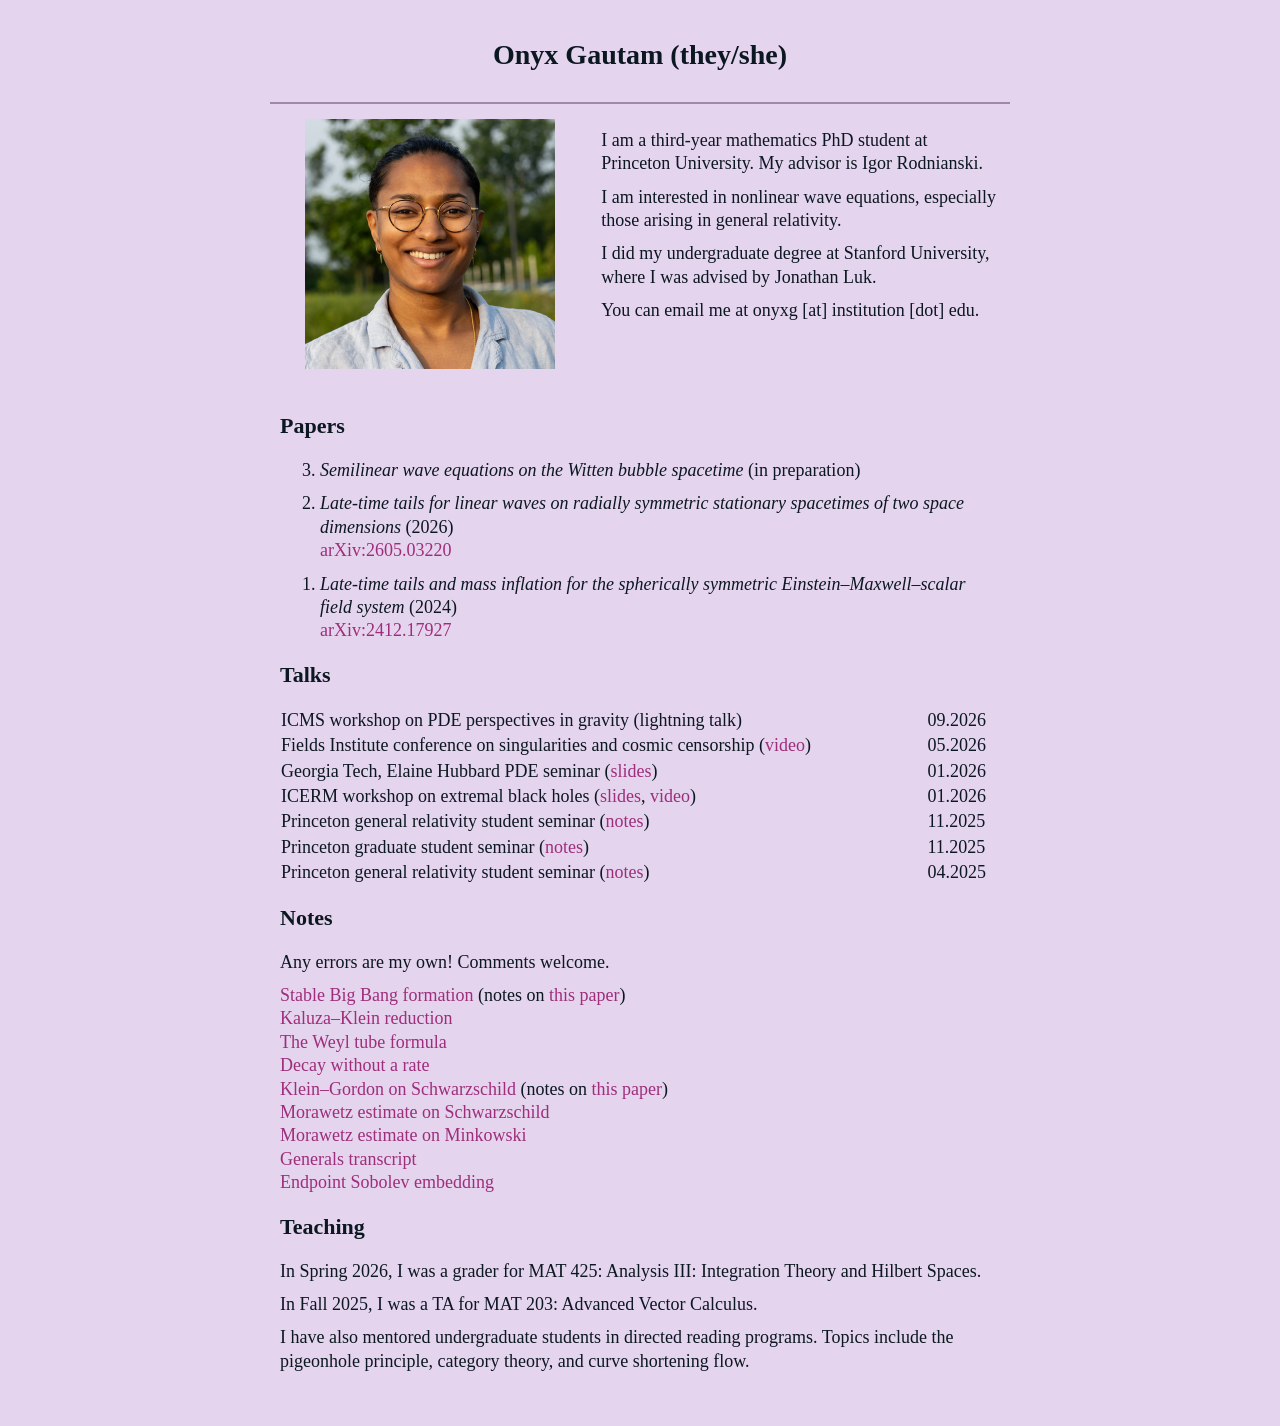
==== index.html @ 723441ad "Add picture credit" ====
<!DOCTYPE html>
<html lang="en">
  <head>
    <meta http-equiv="content-type" content="text/html; charset=UTF-8">
    <meta name="google-site-verification" content="pAwyFpxqDBXXq5O0XGnwWA8_437Lcw0zSbCmvbM7cJ8" />
    <title>Onyx Gautam's Homepage</title>

    <meta charset="utf-8">
    <meta name="viewport" content="width=device-width">
    <meta name="description" content="Personal webpage for mathematics.">
    <meta name="author" content="Onyx Gautam">
    <meta property="og:title" content="Onyx Gautam's Homepage">
    <meta property="og:description" content="Personal webpage for mathematics.">

    <link rel="stylesheet" type="text/css" href="main.css">
    <link rel="license" href="https://creativecommons.org/licenses/by-sa/4.0/">
  </head>
  <body>
    <div class="container">
      <div class="header"><h1>Onyx Gautam (they/she)</h1></div>
      <div class="profile">
        <span class="helper"></span>
        <a href="img/onyx.jpg" target="_blank">
          <img src="img/onyx-cropped.jpg" title="Credit: Igor Medvedev" width=250 class="profile-pic"/>
        </a>
      </div>
      <div class="profile-text">
        <p>I am a third-year mathematics PhD student at
          <a href="https://www.math.princeton.edu/" class="hidden-link">Princeton University</a>. My advisor is
          <a href="https://www.math.princeton.edu/people/igor-rodnianski" class="hidden-link">Igor Rodnianski</a>.
        </p>

        <p>I am interested in nonlinear wave equations, especially those arising
        in general relativity.</p>

        <p>I did my undergraduate degree
          at <a href="https://mathematics.stanford.edu/" class="hidden-link">Stanford University</a>, where I
          was advised by <a href="https://web.stanford.edu/~jluk/" class="hidden-link">Jonathan Luk</a>.
        </p>

        <p>You can email me at onyxg [at] institution [dot] edu.</p>
      </div>
      <div class="main">
        <h2>Papers</h2>
        <ol reversed>
          <li>
            <p><i>Semilinear wave equations on the Witten bubble spacetime</i> (in preparation)
            </p>
          </li>
          <li>
            <p><i>Late-time tails for linear waves on radially symmetric stationary
                spacetimes of two space dimensions</i> (2026)
              <br><a href="https://arxiv.org/abs/2605.03220">arXiv:2605.03220</a></br>
              </p>
          </li>
          <li>
            <p><i>Late-time tails and mass inflation for the spherically
                symmetric Einstein&ndash;Maxwell&ndash;scalar field system</i> (2024)
              <br><a href="https://arxiv.org/abs/2412.17927">arXiv:2412.17927</a></br>

            </p>
          </li>
        </ol>

        <h2>Talks</h2>
        <table style="width: 100%; border-collapse: collapse;">
          <tr>
            <td>
              <a href="https://icms.ac.uk/activities/workshop/pde-perspectives-in-gravitational-theory/" class="hidden-link">
                ICMS workshop on PDE perspectives in gravity
              </a>
              (lightning talk)
            </td>
            <td>09.2026</td>
          </tr>
          <tr>
            <td>
              <a href="http://www.fields.utoronto.ca/activities/25-26/shocks-singularities" class="hidden-link">
                Fields Institute conference on singularities and cosmic censorship
              </a>
              (<a href="https://www.youtube.com/watch?v=o-anzEKB1w4">video</a>)
            </td>
            <td>05.2026</td>
          </tr>
          <tr>
            <td>
              <a href="https://math.gatech.edu/seminars-colloquia/series/pde-seminar/onyx-gautam-20260120" class="hidden-link">
                Georgia Tech, Elaine Hubbard PDE seminar
              </a>
              (<a href="docs/gatech-mass-inflation.pdf">slides</a>)
            </td>
            <td>01.2026</td>
          </tr>
          <tr>
            <td><a href="https://icerm.brown.edu/program/topical_workshop/tw-26-ebh" class="hidden-link">
                ICERM workshop on extremal black holes
              </a>
              (<a href="docs/icerm-mass-inflation.pdf">slides</a>, <a href="https://icerm.brown.edu/video_archive/4474">video</a>)
            </td>
            <td>01.2026</td>
          </tr>
          <tr>
            <td>
              Princeton general relativity student seminar
              (<a href="docs/stable-big-bang.pdf">notes</a>)
            </td>
            <td>11.2025</td>
          </tr>
          <tr>
          <tr>
            <td>
              Princeton graduate student seminar
              (<a href="docs/weyl-tube-formula.pdf">notes</a>)
            </td>
            <td>11.2025</td>
          </tr>
          <tr>
            <td>
              Princeton general relativity student seminar
              (<a href="docs/klein-gordon-schwarzschild.pdf">notes</a>)
            </td>
            <td>04.2025</td>
          </tr>
        </table>

        <h2>Notes</h2>
        <p>Any errors are my own! Comments welcome.</p>
        <p>
          <a href="docs/stable-big-bang.pdf">Stable Big Bang formation</a> (notes
          on <a href="https://arxiv.org/abs/2012.05888">this paper</a>)
          <br>
          <a href="docs/kaluza-klein-reduction.pdf">Kaluza&ndash;Klein reduction</a>
          <br>
          <a href="docs/weyl-tube-formula.pdf">The Weyl tube formula</a>
          <br>
          <a href="docs/decay-without-a-rate.pdf">Decay without a rate</a>
          <br>
          <a href="docs/klein-gordon-schwarzschild.pdf">Klein&ndash;Gordon on
          Schwarzschild</a> (notes
          on <a href="https://arxiv.org/abs/2401.00048">this paper</a>)
          <br>
          <a href="docs/morawetz-schwarzschild.pdf">Morawetz estimate on Schwarzschild</a>
          <br>
          <a href="docs/morawetz-minkowski.pdf">Morawetz estimate on
            Minkowski</a>
          <br>
          <a href="docs/generals-transcript.pdf">Generals transcript</a>
          <br>
          <a href="docs/endpoint-sobolev.pdf">Endpoint Sobolev embedding</a>
        </p>

        <h2>Teaching</h2>
        <p>
          In Spring 2026, I was a grader for
          <a href="https://registrar.princeton.edu/course-offerings/course-details?term=1264&courseid=008172"
             class="hidden-link">MAT 425: Analysis III: Integration Theory and Hilbert Spaces</a>.
        </p>
        <p>
          In Fall 2025, I was a TA for
          <a href="https://registrar.princeton.edu/course-offerings/course-details?term=1262&courseid=004151"
             class="hidden-link">MAT 203: Advanced Vector Calculus</a>.
        </p>
        <p>
          I have also mentored undergraduate students in directed reading programs.
          Topics include the pigeonhole principle, category
          theory, and curve shortening flow.
        </p>
      </div>
    </div>
  </body>
</html>
---- main.css ----
﻿article,
aside,
details,
figcaption,
figure,
footer,
header,
hgroup,
menu,
nav,
section {
	display: block
}

*,
*:before,
*:after {
	-moz-box-sizing: border-box;
	-webkit-box-sizing: border-box;
	box-sizing: border-box
}

html {
	font-size: 100%;
	font-family: "Palatino"
}

body {
	line-height: 1.3;
  font-size: 18px;
	background: #E5D4ED;
	color: #0C1821
}

.container {
	margin: 0 auto;
	max-width: 760px;
	padding: 0 10px 25px;
	width: 100%;
	display: grid;
	grid-template-areas: "header header"
                       "profile profile-text"
                       "main main";
  grid-template-columns: auto auto;
	/* grid-template-rows: 60px auto auto; */
 	gap: 5px;
}

.helper {
    display: inline-block;
    height: 100%;
    vertical-align: middle;
}

img.profile-pic {
    max-width: 90%;
    vertical-align: middle;
}

@media screen and (max-width: 768px) {
	.container {
		grid-template-columns: auto;
		grid-template-rows: minmax(40px, auto) minmax(30px, auto) auto auto;
		grid-template-areas: "header" "profile" "profile-text" "main"
	}

  .helper {}
}

.container > div {
    padding: 10px
}

.container > div.header {
    grid-area: header;
    text-align: center;
    border-bottom: 2px solid #a087ad
}

.container > div.profile {
    grid-area: profile;
    text-align: center;
}

.container > div.profile-text {
    grid-area: profile-text;
}

.container > div.main {
    grid-area: main;
}

p {
	margin: 10px 0
}

a {
	color: #9e2e7c;
	text-decoration: none;
	cursor: pointer
}

a.hidden-link {
	color: inherit
}

a:hover {
	color: #9e2e7c
}

h1 {
	font-size: 28px
}

h2 {
	font-size: 22px
}

h3 {
	font-size: 20px
}

h4 {
	font-size: 18px;
}

.table td {
    text-align: right;
}

.table td:first-child {
    text-align: left;
}
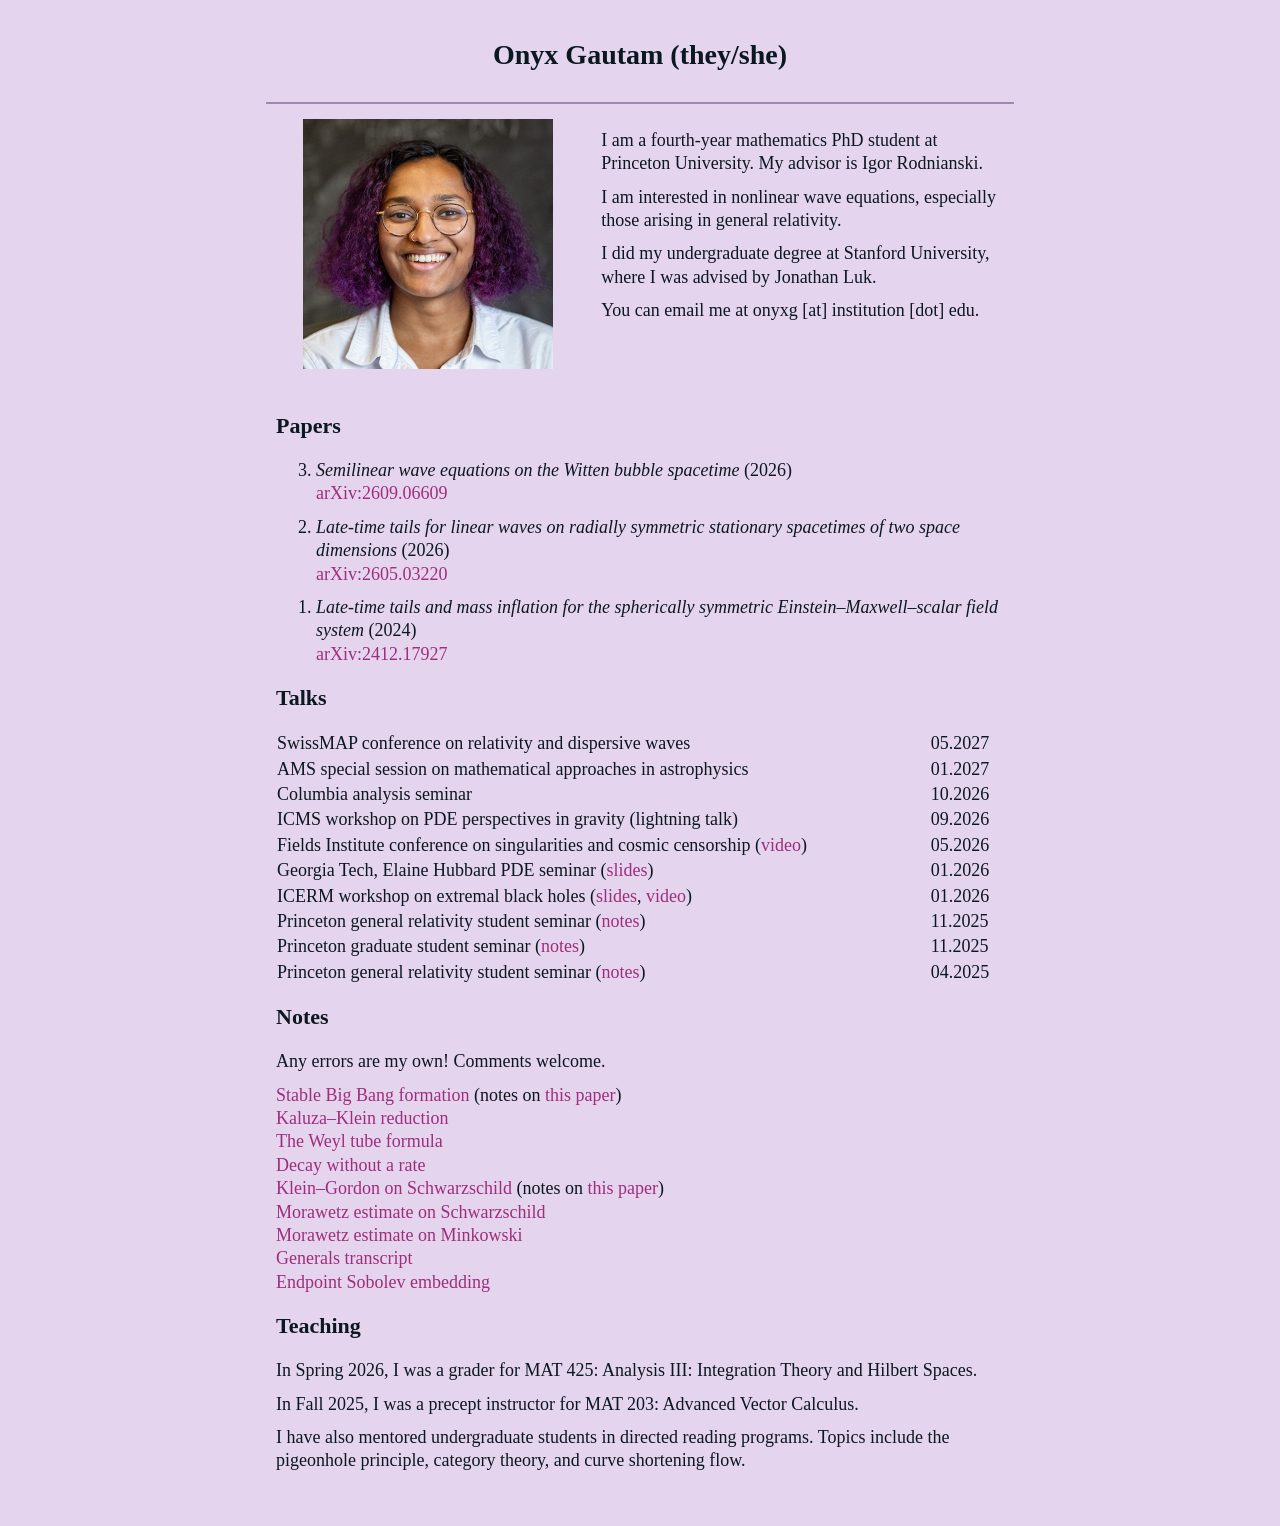
==== commit caab6881: "Add bubble paper" ====
--- a/index.html
+++ b/index.html
@@ -25,7 +25,7 @@
         </a>
       </div>
       <div class="profile-text">
-        <p>I am a third-year mathematics PhD student at
+        <p>I am a fourth-year mathematics PhD student at
           <a href="https://www.math.princeton.edu/" class="hidden-link">Princeton University</a>. My advisor is
           <a href="https://www.math.princeton.edu/people/igor-rodnianski" class="hidden-link">Igor Rodnianski</a>.
         </p>
@@ -44,26 +44,50 @@
         <h2>Papers</h2>
         <ol reversed>
           <li>
-            <p><i>Semilinear wave equations on the Witten bubble spacetime</i> (in preparation)
+            <p><i>Semilinear wave equations on the Witten bubble spacetime</i>
+              (2026)<!--
+              --><br><a href="http://arxiv.org/abs/2609.06609">arXiv:2609.06609</a></br>
             </p>
           </li>
           <li>
             <p><i>Late-time tails for linear waves on radially symmetric stationary
-                spacetimes of two space dimensions</i> (2026)
-              <br><a href="https://arxiv.org/abs/2605.03220">arXiv:2605.03220</a></br>
+                spacetimes of two space dimensions</i> (2026)<!--
+              --><br><a href="https://arxiv.org/abs/2605.03220">arXiv:2605.03220</a></br>
               </p>
           </li>
           <li>
             <p><i>Late-time tails and mass inflation for the spherically
-                symmetric Einstein&ndash;Maxwell&ndash;scalar field system</i> (2024)
-              <br><a href="https://arxiv.org/abs/2412.17927">arXiv:2412.17927</a></br>
-
+                symmetric Einstein&ndash;Maxwell&ndash;scalar field system</i> (2024)<!--
+              --><br><a href="https://arxiv.org/abs/2412.17927">arXiv:2412.17927</a></br>
             </p>
           </li>
         </ol>
 
         <h2>Talks</h2>
         <table style="width: 100%; border-collapse: collapse;">
+          <tr>
+            <td>
+              <a href="https://swissmaprs.ch/events/singularities-solitons-and-stability-in-general-relativity-and-dispersive-wave-equations/"
+                 class="hidden-link">
+                SwissMAP conference on relativity and dispersive waves
+                </a>
+            </td>
+            <td>05.2027</td>
+          </tr>
+          <tr>
+            <td>
+              AMS special session on mathematical approaches in astrophysics
+            </td>
+            <td>01.2027</td>
+          </tr>
+          <tr>
+            <td>
+              <a href="https://www.math.columbia.edu/~egiorgi/seminar-ga.html" class="hidden-link">
+                Columbia analysis seminar
+              </a>
+            </td>
+            <td>10.2026</td>
+          </tr>
           <tr>
             <td>
               <a href="https://icms.ac.uk/activities/workshop/pde-perspectives-in-gravitational-theory/" class="hidden-link">
@@ -156,7 +180,7 @@
              class="hidden-link">MAT 425: Analysis III: Integration Theory and Hilbert Spaces</a>.
         </p>
         <p>
-          In Fall 2025, I was a TA for
+          In Fall 2025, I was a precept instructor for
           <a href="https://registrar.princeton.edu/course-offerings/course-details?term=1262&courseid=004151"
              class="hidden-link">MAT 203: Advanced Vector Calculus</a>.
         </p>
--- a/main.css
+++ b/main.css
@@ -34,7 +34,7 @@
 
 .container {
 	margin: 0 auto;
-	max-width: 760px;
+	max-width: 768px;
 	padding: 0 10px 25px;
 	width: 100%;
 	display: grid;
@@ -63,8 +63,6 @@
 		grid-template-rows: minmax(40px, auto) minmax(30px, auto) auto auto;
 		grid-template-areas: "header" "profile" "profile-text" "main"
 	}
-
-  .helper {}
 }
 
 .container > div {
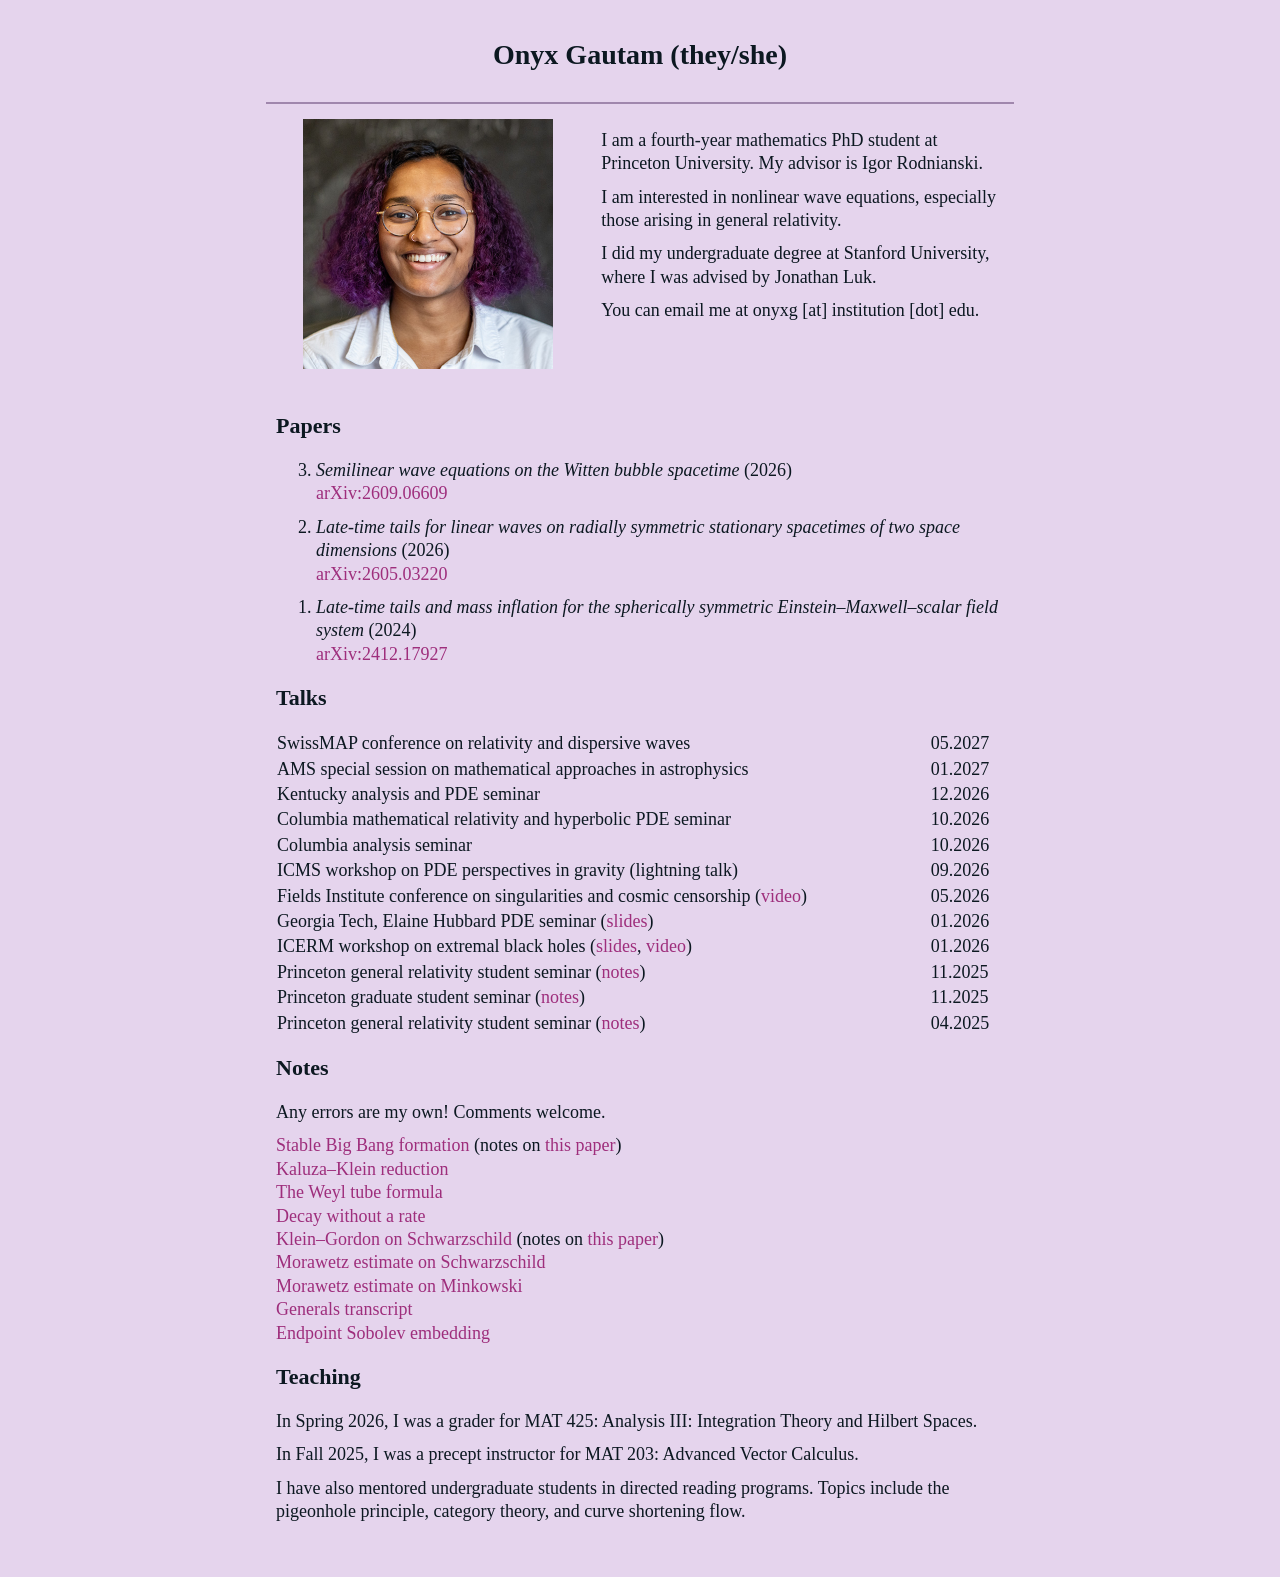
==== commit e00950ca: "Add Kentucky talk" ====
--- a/index.html
+++ b/index.html
@@ -70,15 +70,33 @@
               <a href="https://swissmaprs.ch/events/singularities-solitons-and-stability-in-general-relativity-and-dispersive-wave-equations/"
                  class="hidden-link">
                 SwissMAP conference on relativity and dispersive waves
-                </a>
+              </a>
             </td>
             <td>05.2027</td>
           </tr>
           <tr>
             <td>
-              AMS special session on mathematical approaches in astrophysics
+              <a href="https://meetings.ams.org/math/jmm2027/meetingapp.cgi/Session/18148" class="hidden-link">
+                AMS special session on mathematical approaches in astrophysics
+              </a>
             </td>
             <td>01.2027</td>
+          </tr>
+          <tr>
+            <td>
+              <a href="https://ms.uky.edu/~pdhisl2/PDE_seminar_F2026.html" class="hidden-link">
+                Kentucky analysis and PDE seminar
+              </a>
+            </td>
+            <td>12.2026</td>
+          </tr>
+          <tr>
+            <td>
+              <a href="https://www.math.columbia.edu/~egiorgi/seminar.html" class="hidden-link">
+                Columbia mathematical relativity and hyperbolic PDE seminar
+              </a>
+            </td>
+            <td>10.2026</td>
           </tr>
           <tr>
             <td>
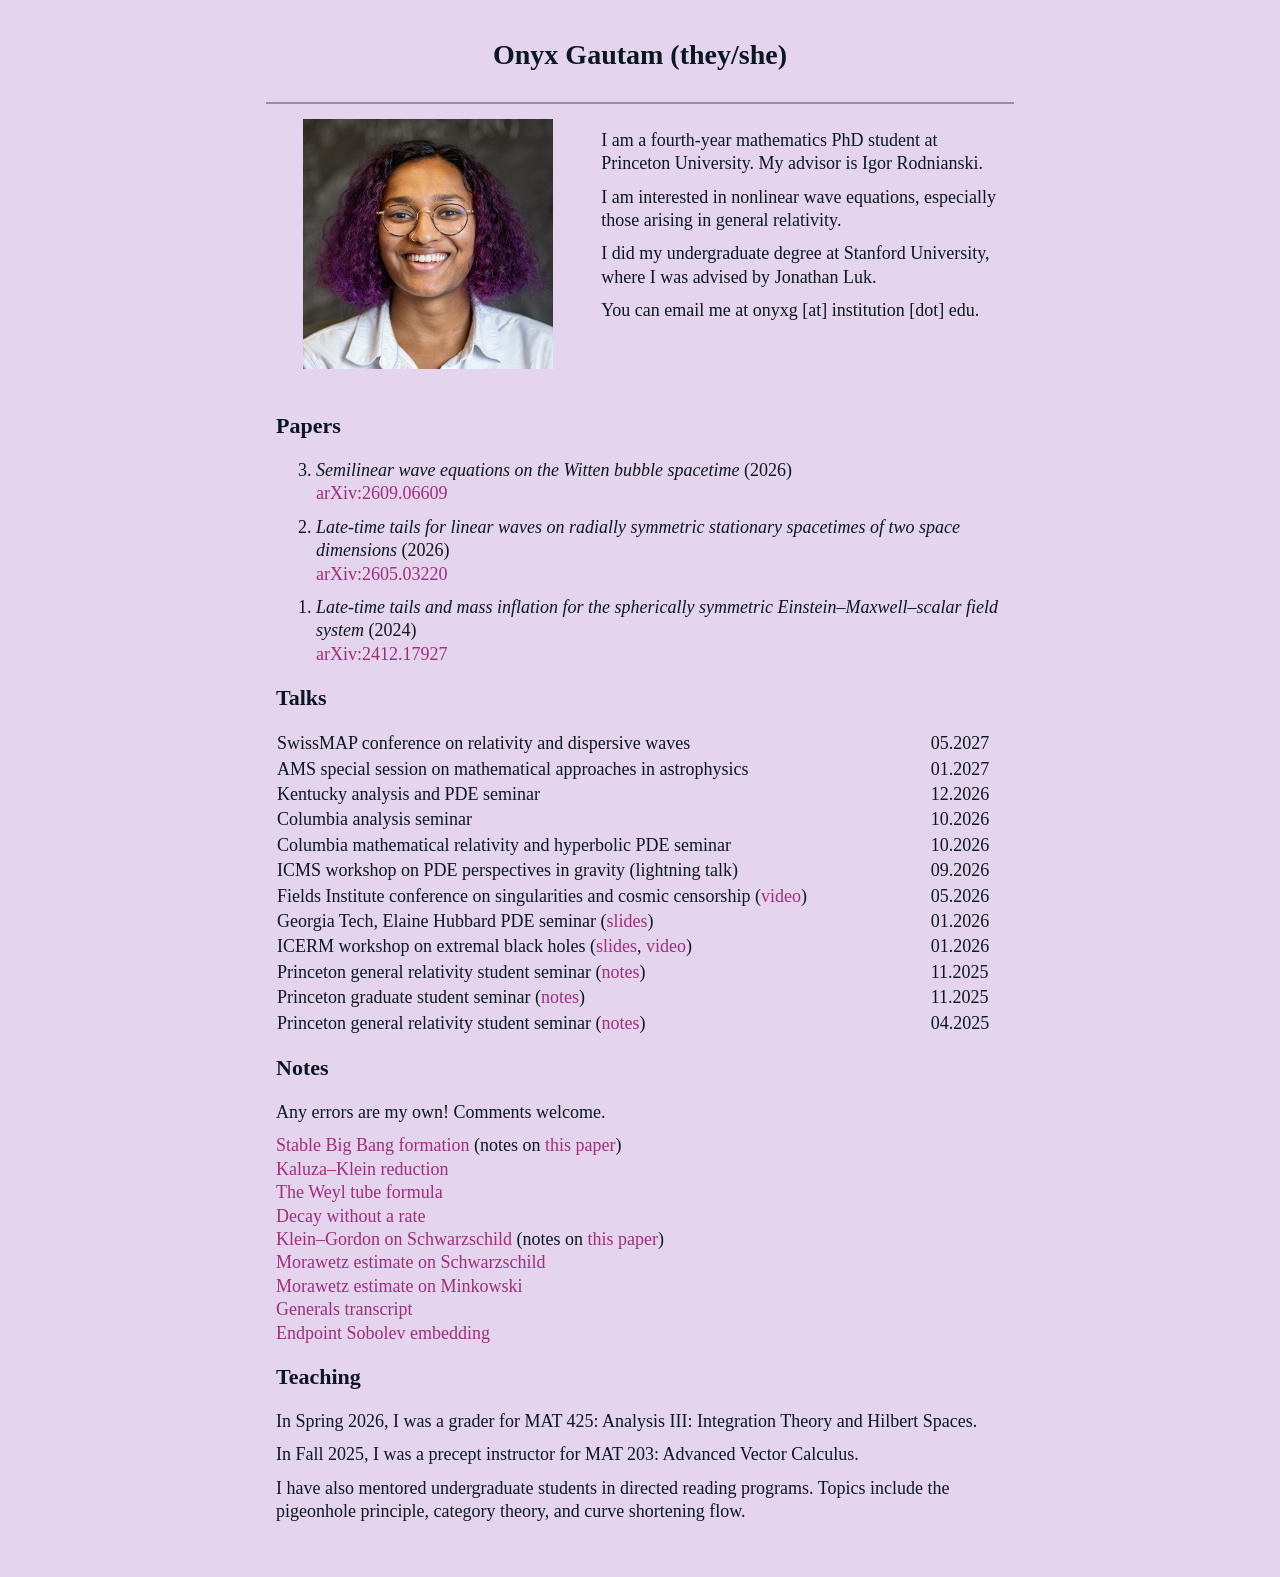
==== commit f0d9fdcc: "change order of talks" ====
--- a/index.html
+++ b/index.html
@@ -90,6 +90,13 @@
             </td>
             <td>12.2026</td>
           </tr>
+            <td>
+              <a href="https://www.math.columbia.edu/~egiorgi/seminar-ga.html" class="hidden-link">
+                Columbia analysis seminar
+              </a>
+            </td>
+            <td>10.2026</td>
+          </tr>
           <tr>
             <td>
               <a href="https://www.math.columbia.edu/~egiorgi/seminar.html" class="hidden-link">
@@ -99,13 +106,6 @@
             <td>10.2026</td>
           </tr>
           <tr>
-            <td>
-              <a href="https://www.math.columbia.edu/~egiorgi/seminar-ga.html" class="hidden-link">
-                Columbia analysis seminar
-              </a>
-            </td>
-            <td>10.2026</td>
-          </tr>
           <tr>
             <td>
               <a href="https://icms.ac.uk/activities/workshop/pde-perspectives-in-gravitational-theory/" class="hidden-link">
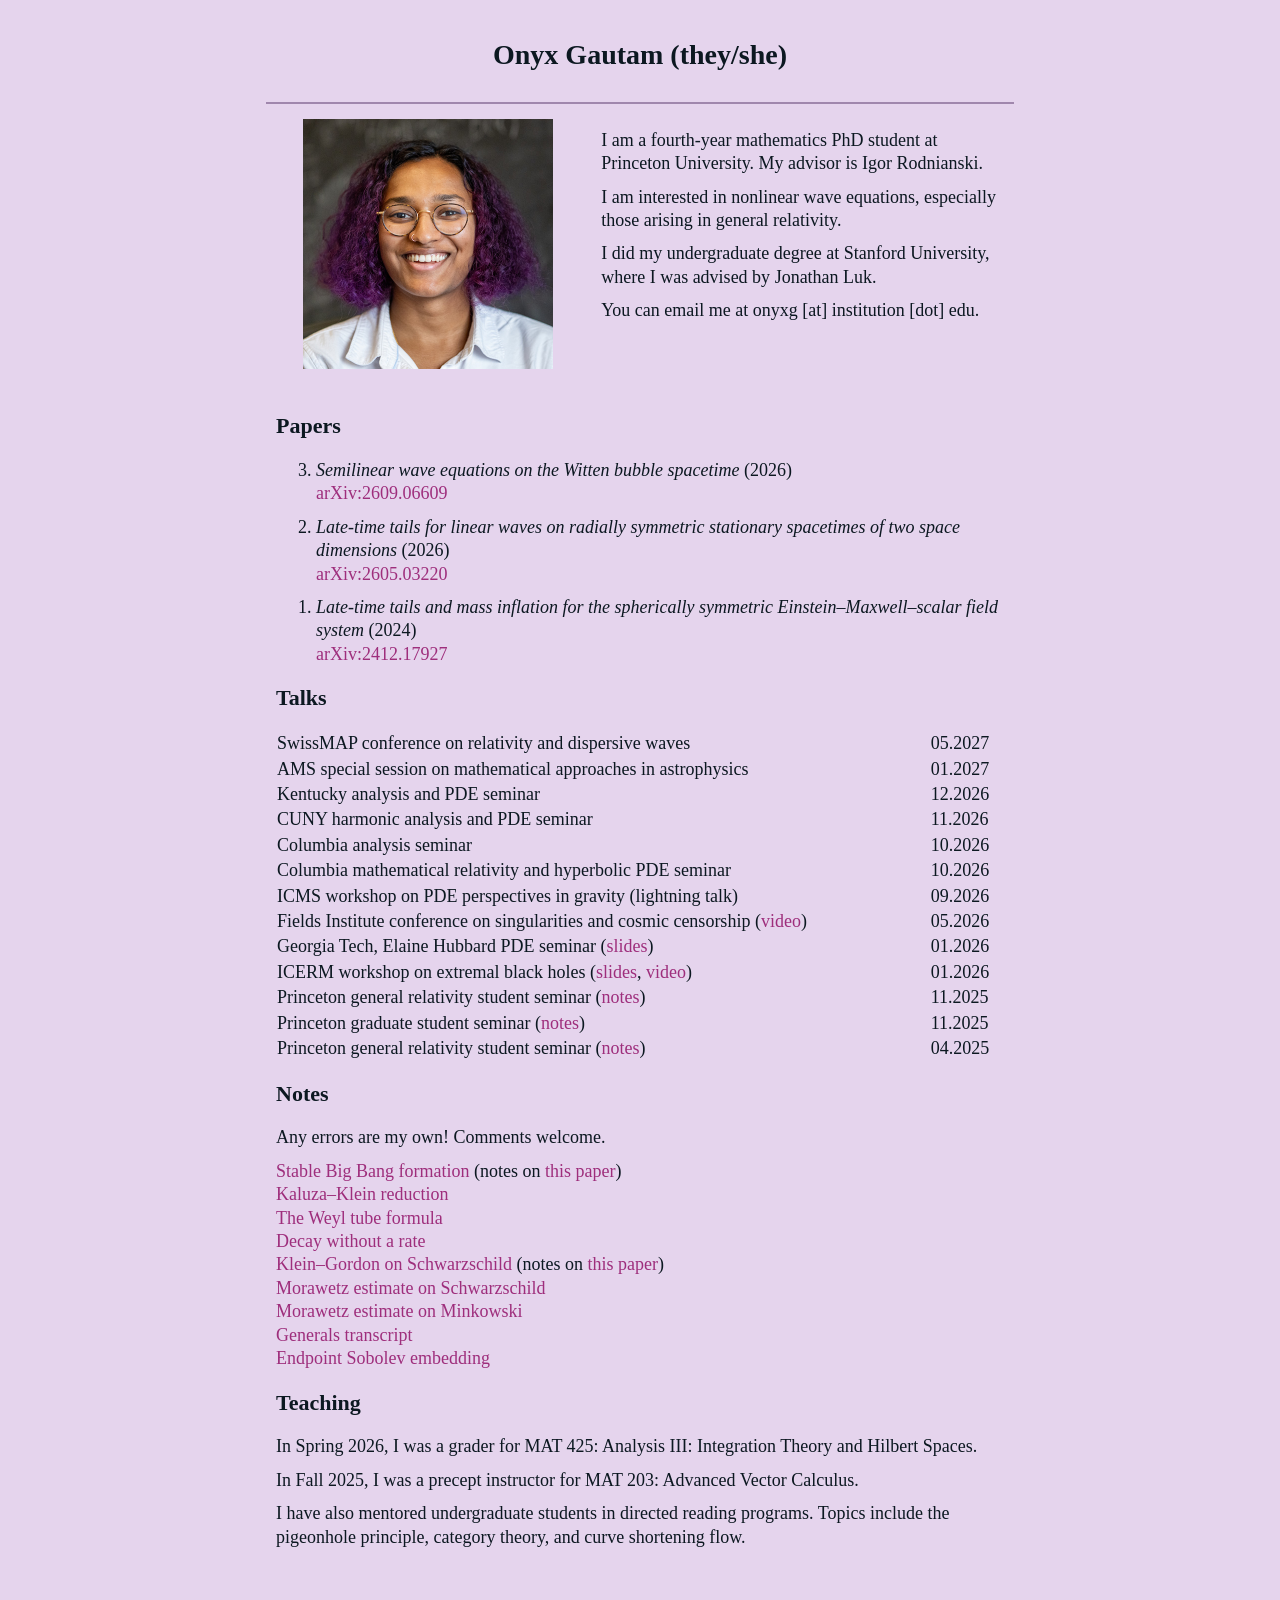
==== commit f0c7bf54: "Add CUNY talk" ====
--- a/index.html
+++ b/index.html
@@ -90,6 +90,15 @@
             </td>
             <td>12.2026</td>
           </tr>
+          <tr>
+            <td>
+              <a href="https://sites.google.com/view/cuny-hapde/home" class="hidden-link">
+                CUNY harmonic analysis and PDE seminar
+              </a>
+            </td>
+            <td>11.2026</td>
+          </tr>
+          <tr>
             <td>
               <a href="https://www.math.columbia.edu/~egiorgi/seminar-ga.html" class="hidden-link">
                 Columbia analysis seminar
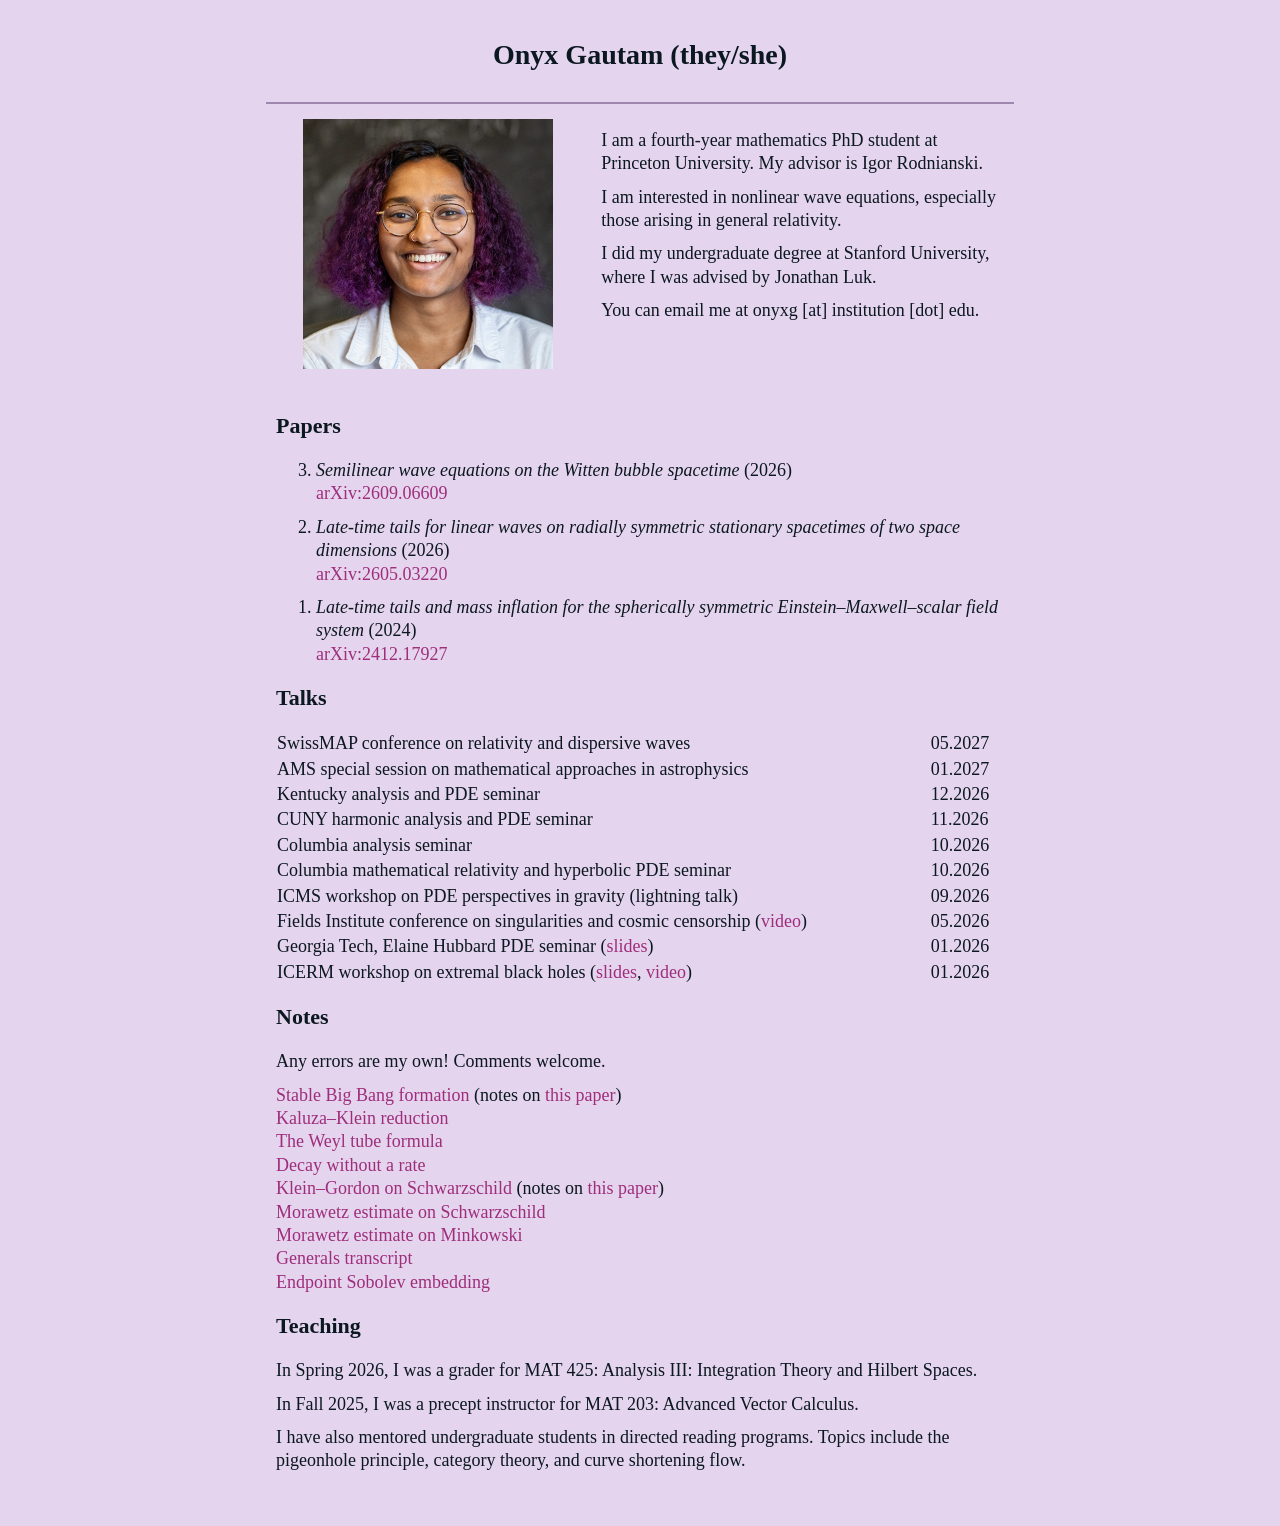
==== commit 86f15132: "Removed non-invited talks" ====
--- a/index.html
+++ b/index.html
@@ -150,28 +150,6 @@
             </td>
             <td>01.2026</td>
           </tr>
-          <tr>
-            <td>
-              Princeton general relativity student seminar
-              (<a href="docs/stable-big-bang.pdf">notes</a>)
-            </td>
-            <td>11.2025</td>
-          </tr>
-          <tr>
-          <tr>
-            <td>
-              Princeton graduate student seminar
-              (<a href="docs/weyl-tube-formula.pdf">notes</a>)
-            </td>
-            <td>11.2025</td>
-          </tr>
-          <tr>
-            <td>
-              Princeton general relativity student seminar
-              (<a href="docs/klein-gordon-schwarzschild.pdf">notes</a>)
-            </td>
-            <td>04.2025</td>
-          </tr>
         </table>
 
         <h2>Notes</h2>
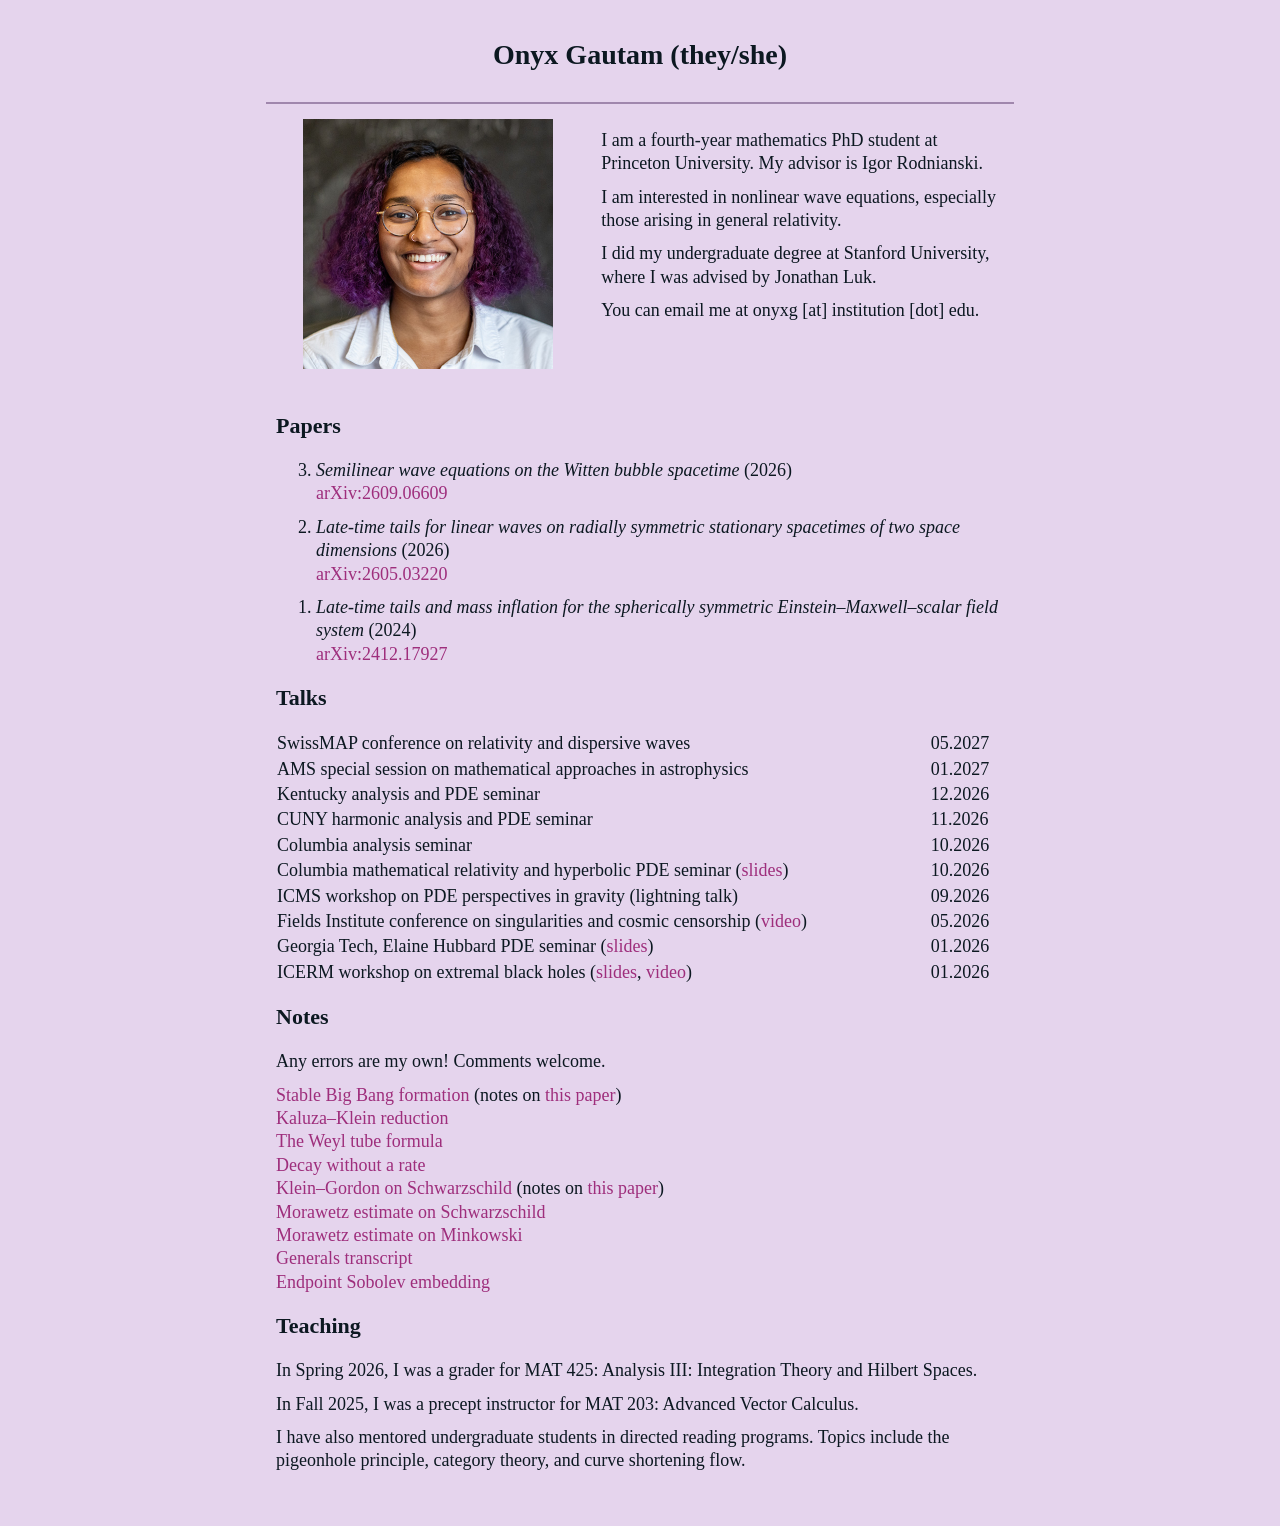
==== commit daae4991: "Add Columbia GR online talk slides" ====
--- a/index.html
+++ b/index.html
@@ -111,6 +111,7 @@
               <a href="https://www.math.columbia.edu/~egiorgi/seminar.html" class="hidden-link">
                 Columbia mathematical relativity and hyperbolic PDE seminar
               </a>
+              (<a href="docs/columbia-online-bubble.pdf">slides</a>)
             </td>
             <td>10.2026</td>
           </tr>
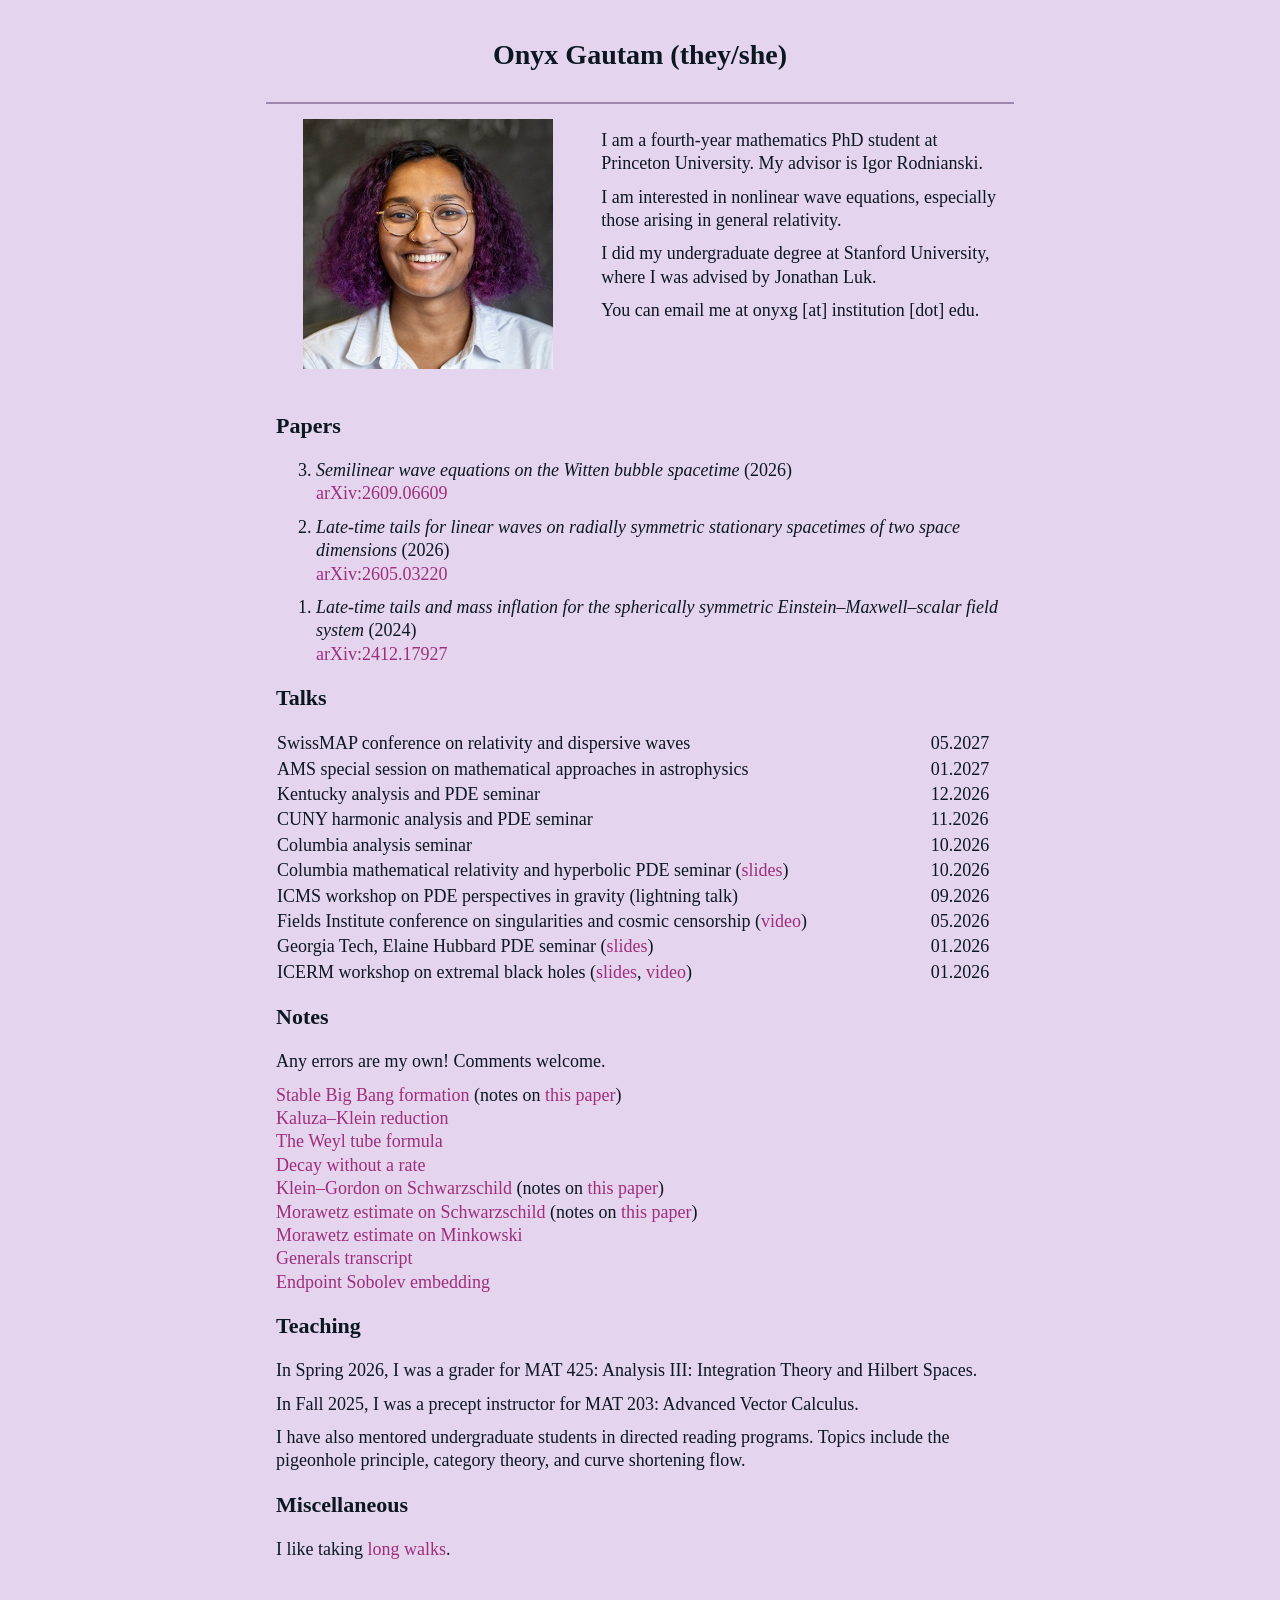
==== commit dfac1672: "Add walks to main page" ====
--- a/index.html
+++ b/index.html
@@ -169,7 +169,9 @@
           Schwarzschild</a> (notes
           on <a href="https://arxiv.org/abs/2401.00048">this paper</a>)
           <br>
-          <a href="docs/morawetz-schwarzschild.pdf">Morawetz estimate on Schwarzschild</a>
+          <a href="docs/morawetz-schwarzschild.pdf">Morawetz estimate on
+          Schwarzschild</a> (notes
+          on <a href="https://arxiv.org/abs/2403.02533">this paper</a>)
           <br>
           <a href="docs/morawetz-minkowski.pdf">Morawetz estimate on
             Minkowski</a>
@@ -194,6 +196,12 @@
           I have also mentored undergraduate students in directed reading programs.
           Topics include the pigeonhole principle, category
           theory, and curve shortening flow.
+        </p>
+
+        <h2>Miscellaneous</h2>
+        <p>
+          I like taking
+          <a href="walks.html">long walks</a>.
         </p>
       </div>
     </div>
